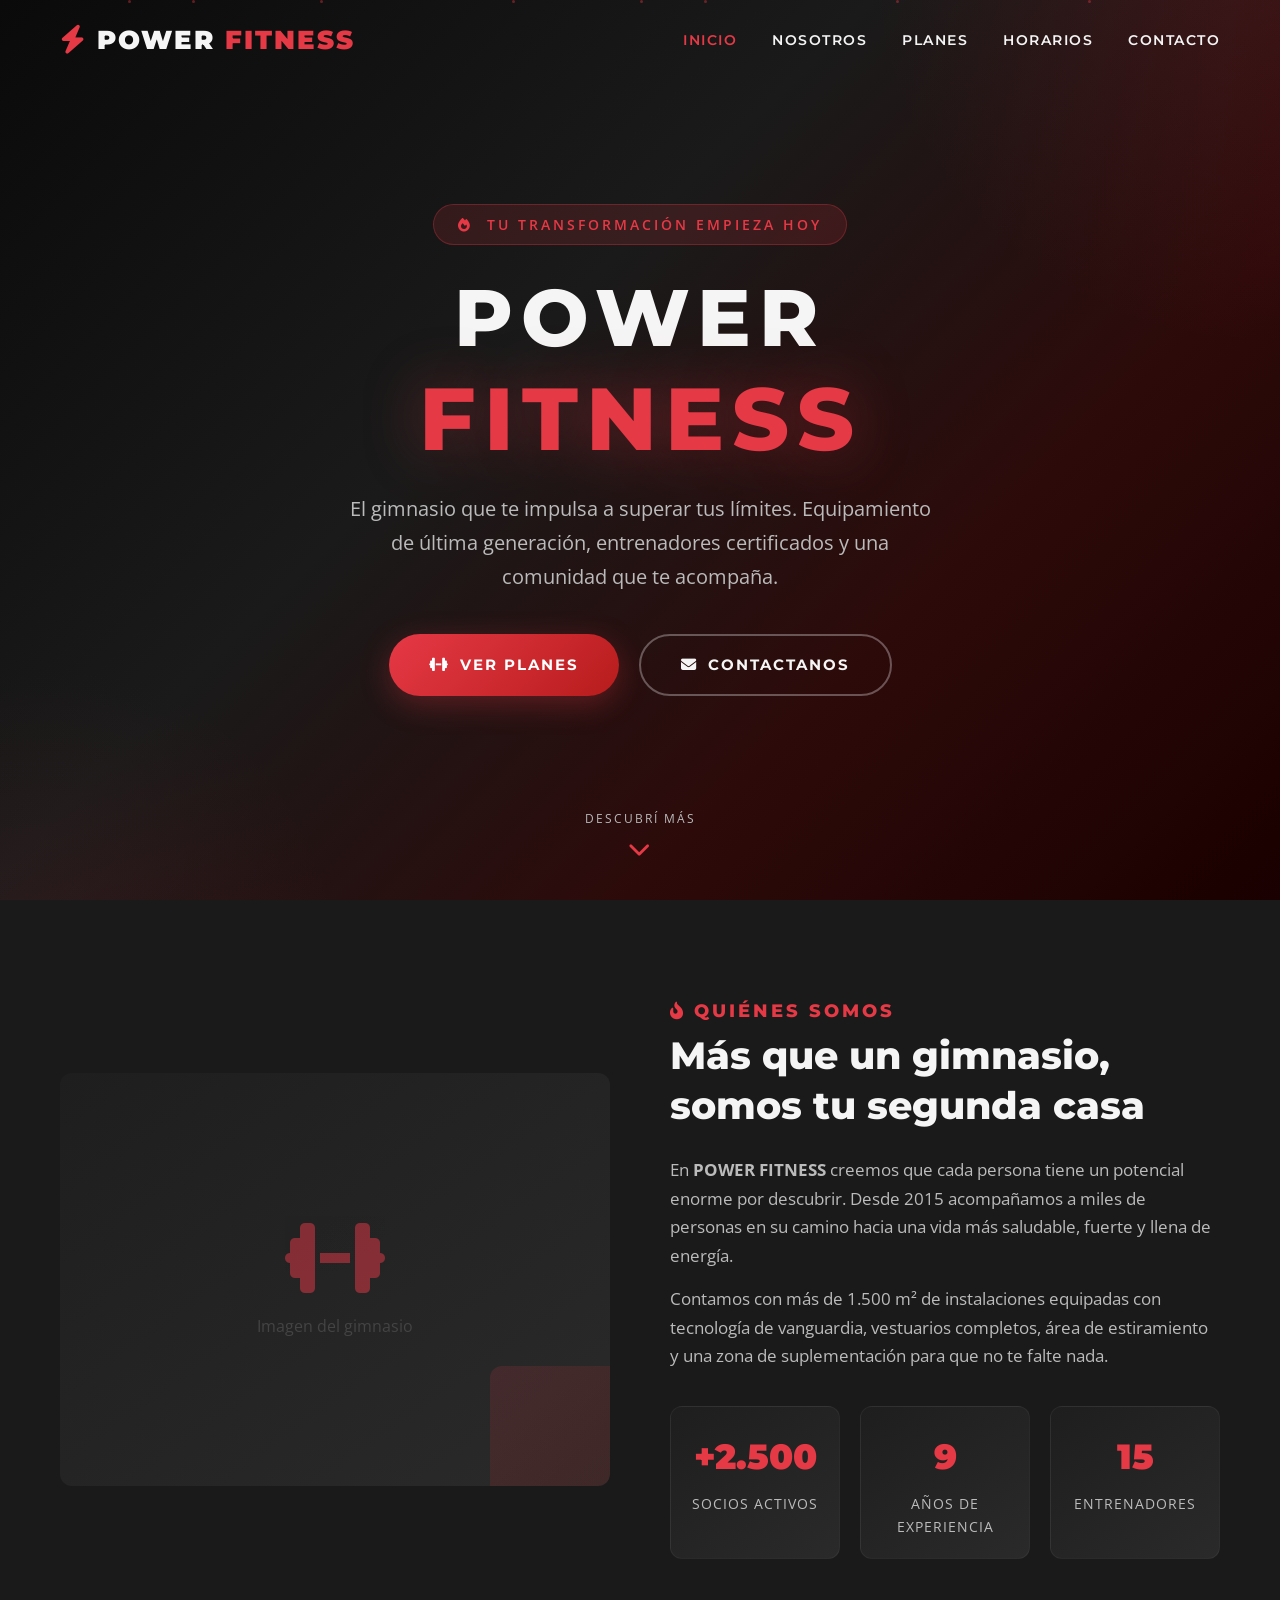
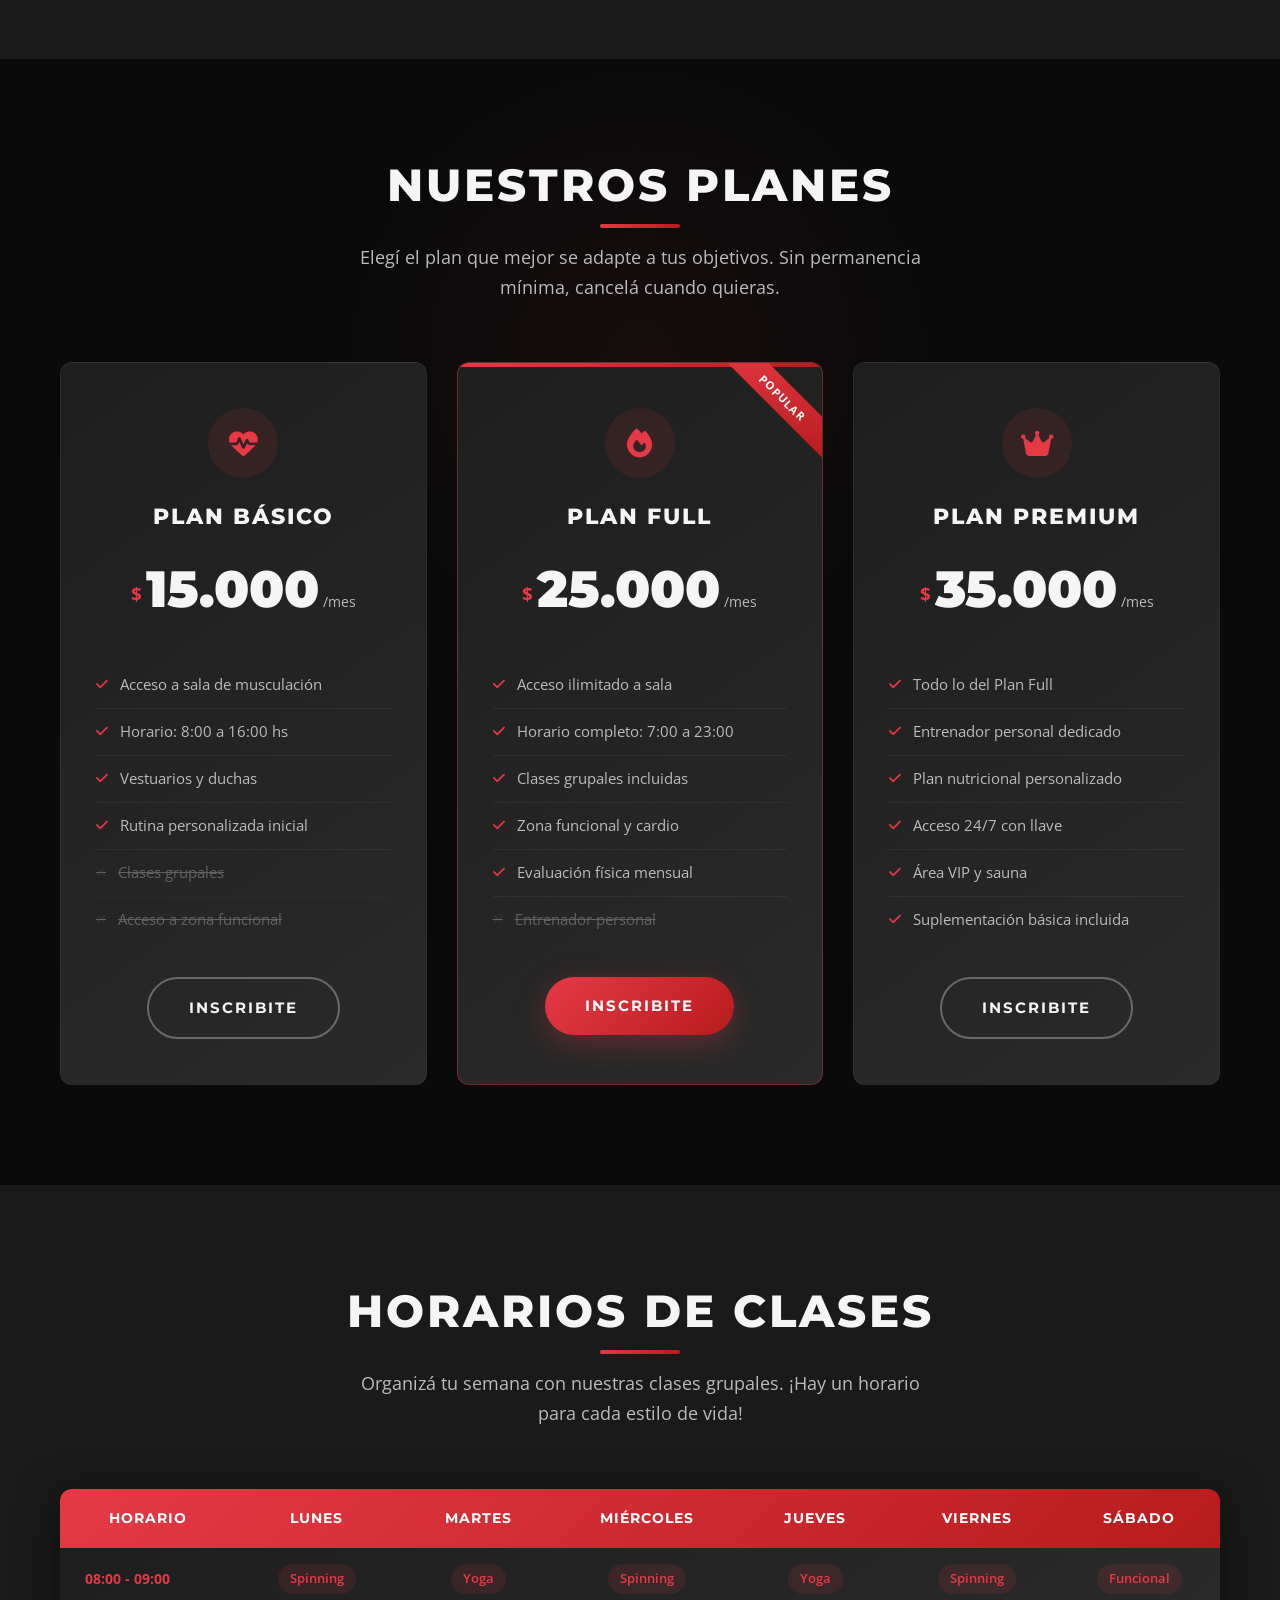
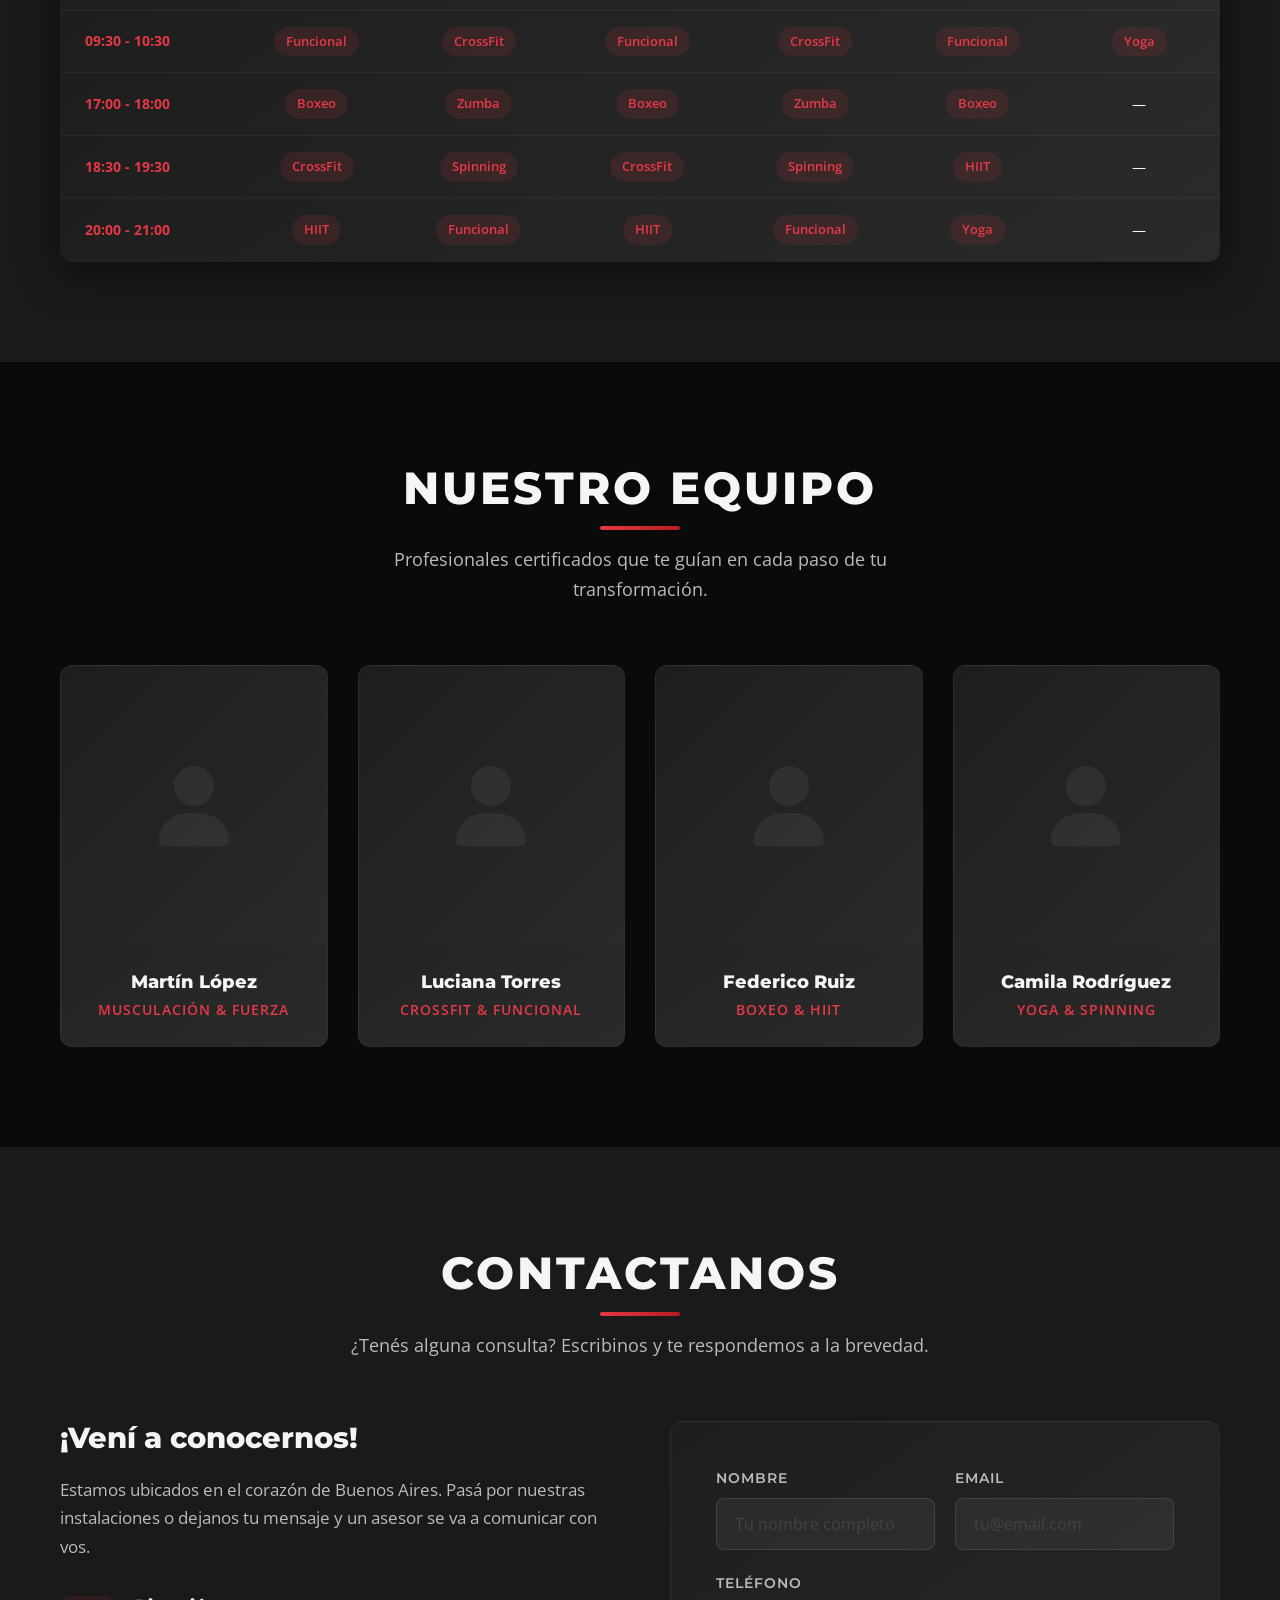
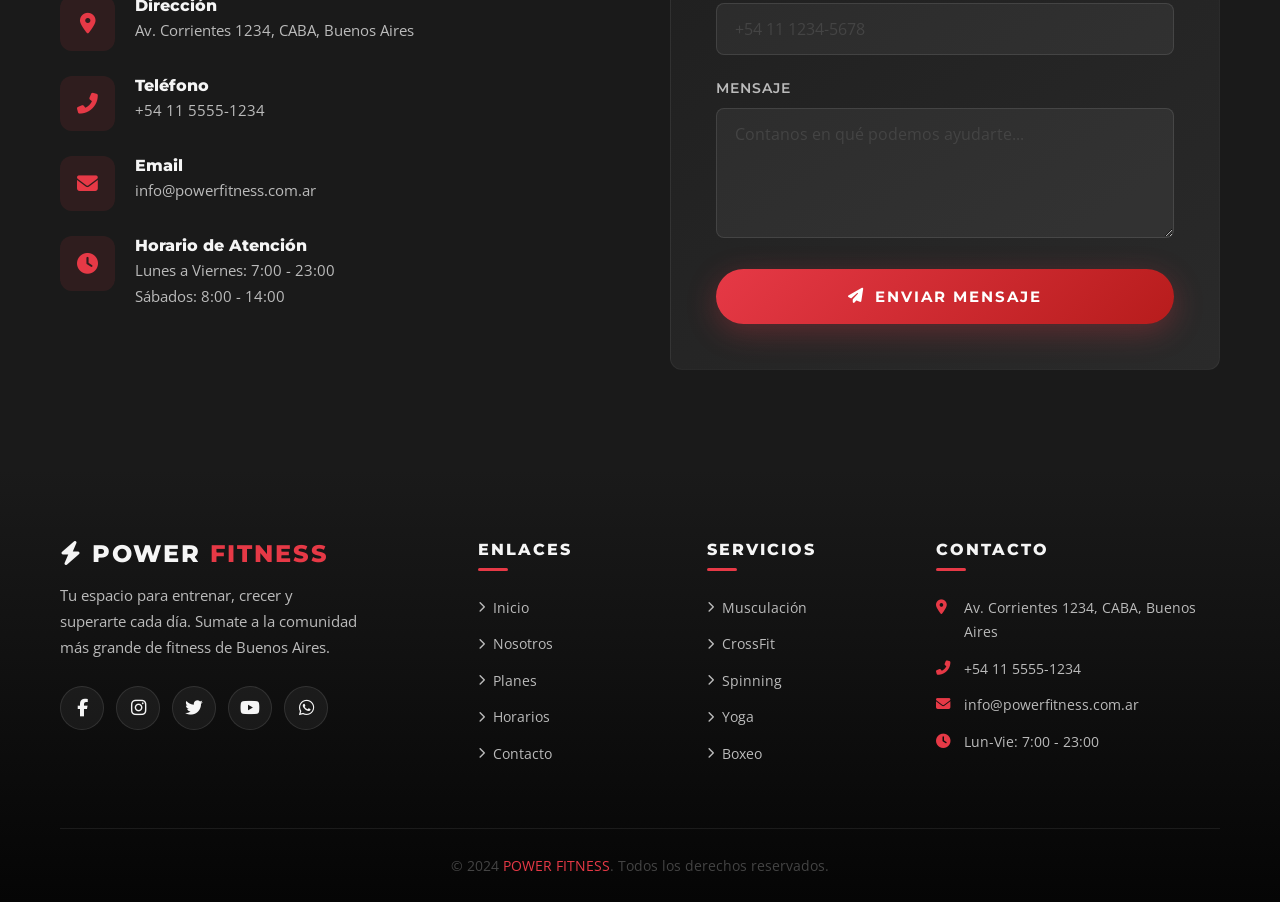
==== gimnasio/index.html @ 3591f4b6 "feat: Coleccion de 4 plantillas web completas (Gimnasio, Restaurante, Vivero y Ropa con Mercado Pago" ====
<!DOCTYPE html>
<html lang="es-AR">
<head>
  <meta charset="UTF-8">
  <meta name="viewport" content="width=device-width, initial-scale=1.0">
  <meta name="description" content="POWER FITNESS — Tu gimnasio en Buenos Aires. Entrenamiento personalizado, clases grupales y los mejores planes para transformar tu cuerpo.">
  <title>POWER FITNESS — Gimnasio &amp; Centro de Entrenamiento</title>

  <!-- Google Fonts -->
  <link rel="preconnect" href="https://fonts.googleapis.com">
  <link rel="preconnect" href="https://fonts.gstatic.com" crossorigin>
  <link href="https://fonts.googleapis.com/css2?family=Montserrat:wght@400;600;700;800;900&family=Open+Sans:wght@400;600;700&display=swap" rel="stylesheet">

  <!-- Font Awesome -->
  <link rel="stylesheet" href="https://cdnjs.cloudflare.com/ajax/libs/font-awesome/6.5.1/css/all.min.css">

  <!-- Estilos -->
  <link rel="stylesheet" href="css/styles.css">
</head>
<body>

  <!-- =============================================
       NAVBAR
       ============================================= -->
  <nav class="navbar" id="navbar">
    <div class="container">
      <a href="#inicio" class="navbar-logo">
        <i class="fas fa-bolt"></i>
        POWER <span>FITNESS</span>
      </a>
      <div class="hamburger" id="hamburger">
        <span></span>
        <span></span>
        <span></span>
      </div>
      <ul class="nav-menu" id="navMenu">
        <li><a href="#inicio">Inicio</a></li>
        <li><a href="#nosotros">Nosotros</a></li>
        <li><a href="#planes">Planes</a></li>
        <li><a href="#horarios">Horarios</a></li>
        <li><a href="#contacto">Contacto</a></li>
      </ul>
    </div>
  </nav>

  <!-- =============================================
       HERO
       ============================================= -->
  <section class="hero" id="inicio">
    <div class="hero-particles">
      <span></span><span></span><span></span><span></span>
      <span></span><span></span><span></span><span></span>
    </div>
    <div class="hero-content">
      <div class="hero-badge">
        <i class="fas fa-fire"></i> &nbsp;Tu transformación empieza hoy
      </div>
      <h1>
        POWER
        <span>FITNESS</span>
      </h1>
      <p class="hero-sub">
        El gimnasio que te impulsa a superar tus límites. Equipamiento de última generación, entrenadores certificados y una comunidad que te acompaña.
      </p>
      <div class="hero-buttons">
        <a href="#planes" class="btn btn-primary">
          <i class="fas fa-dumbbell"></i> Ver Planes
        </a>
        <a href="#contacto" class="btn btn-outline">
          <i class="fas fa-envelope"></i> Contactanos
        </a>
      </div>
    </div>
    <div class="scroll-indicator">
      <a href="#nosotros">
        <span>Descubrí más</span>
        <i class="fas fa-chevron-down"></i>
      </a>
    </div>
  </section>

  <!-- =============================================
       NOSOTROS
       ============================================= -->
  <section class="seccion nosotros" id="nosotros">
    <div class="container">
      <div class="nosotros-grid">
        <div class="nosotros-img reveal">
          <div class="nosotros-img-placeholder">
            <i class="fas fa-dumbbell"></i>
            <span>Imagen del gimnasio</span>
          </div>
        </div>
        <div class="nosotros-texto reveal">
          <h3><i class="fas fa-fire-alt"></i> Quiénes Somos</h3>
          <h2>Más que un gimnasio, somos tu segunda casa</h2>
          <p>
            En <strong>POWER FITNESS</strong> creemos que cada persona tiene un potencial enorme por descubrir.
            Desde 2015 acompañamos a miles de personas en su camino hacia una vida más saludable, fuerte y llena de energía.
          </p>
          <p>
            Contamos con más de 1.500 m² de instalaciones equipadas con tecnología de vanguardia,
            vestuarios completos, área de estiramiento y una zona de suplementación para que no te falte nada.
          </p>
          <div class="nosotros-stats">
            <div class="stat-item">
              <div class="numero">+2.500</div>
              <div class="etiqueta">Socios Activos</div>
            </div>
            <div class="stat-item">
              <div class="numero">9</div>
              <div class="etiqueta">Años de Experiencia</div>
            </div>
            <div class="stat-item">
              <div class="numero">15</div>
              <div class="etiqueta">Entrenadores</div>
            </div>
          </div>
        </div>
      </div>
    </div>
  </section>

  <!-- =============================================
       PLANES
       ============================================= -->
  <section class="seccion planes" id="planes">
    <div class="container">
      <div class="seccion-titulo reveal">
        <h2>Nuestros Planes</h2>
        <p>Elegí el plan que mejor se adapte a tus objetivos. Sin permanencia mínima, cancelá cuando quieras.</p>
      </div>
      <div class="planes-grid">

        <!-- Plan Básico -->
        <div class="plan-card reveal">
          <div class="plan-icono">
            <i class="fas fa-heartbeat"></i>
          </div>
          <h3 class="plan-nombre">Plan Básico</h3>
          <div class="plan-precio">
            <span class="moneda">$</span>
            <span class="valor">15.000</span>
            <span class="periodo">/mes</span>
          </div>
          <ul class="plan-features">
            <li><i class="fas fa-check"></i> Acceso a sala de musculación</li>
            <li><i class="fas fa-check"></i> Horario: 8:00 a 16:00 hs</li>
            <li><i class="fas fa-check"></i> Vestuarios y duchas</li>
            <li><i class="fas fa-check"></i> Rutina personalizada inicial</li>
            <li class="no-incluido"><i class="fas fa-times"></i> Clases grupales</li>
            <li class="no-incluido"><i class="fas fa-times"></i> Acceso a zona funcional</li>
          </ul>
          <a href="#contacto" class="btn btn-outline">Inscribite</a>
        </div>

        <!-- Plan Full (destacado) -->
        <div class="plan-card destacado reveal">
          <div class="plan-badge">Popular</div>
          <div class="plan-icono">
            <i class="fas fa-fire"></i>
          </div>
          <h3 class="plan-nombre">Plan Full</h3>
          <div class="plan-precio">
            <span class="moneda">$</span>
            <span class="valor">25.000</span>
            <span class="periodo">/mes</span>
          </div>
          <ul class="plan-features">
            <li><i class="fas fa-check"></i> Acceso ilimitado a sala</li>
            <li><i class="fas fa-check"></i> Horario completo: 7:00 a 23:00</li>
            <li><i class="fas fa-check"></i> Clases grupales incluidas</li>
            <li><i class="fas fa-check"></i> Zona funcional y cardio</li>
            <li><i class="fas fa-check"></i> Evaluación física mensual</li>
            <li class="no-incluido"><i class="fas fa-times"></i> Entrenador personal</li>
          </ul>
          <a href="#contacto" class="btn btn-primary">Inscribite</a>
        </div>

        <!-- Plan Premium -->
        <div class="plan-card reveal">
          <div class="plan-icono">
            <i class="fas fa-crown"></i>
          </div>
          <h3 class="plan-nombre">Plan Premium</h3>
          <div class="plan-precio">
            <span class="moneda">$</span>
            <span class="valor">35.000</span>
            <span class="periodo">/mes</span>
          </div>
          <ul class="plan-features">
            <li><i class="fas fa-check"></i> Todo lo del Plan Full</li>
            <li><i class="fas fa-check"></i> Entrenador personal dedicado</li>
            <li><i class="fas fa-check"></i> Plan nutricional personalizado</li>
            <li><i class="fas fa-check"></i> Acceso 24/7 con llave</li>
            <li><i class="fas fa-check"></i> Área VIP y sauna</li>
            <li><i class="fas fa-check"></i> Suplementación básica incluida</li>
          </ul>
          <a href="#contacto" class="btn btn-outline">Inscribite</a>
        </div>

      </div>
    </div>
  </section>

  <!-- =============================================
       HORARIOS
       ============================================= -->
  <section class="seccion horarios" id="horarios">
    <div class="container">
      <div class="seccion-titulo reveal">
        <h2>Horarios de Clases</h2>
        <p>Organizá tu semana con nuestras clases grupales. ¡Hay un horario para cada estilo de vida!</p>
      </div>
      <div class="horarios-tabla-wrapper reveal">
        <table class="horarios-tabla">
          <thead>
            <tr>
              <th>Horario</th>
              <th>Lunes</th>
              <th>Martes</th>
              <th>Miércoles</th>
              <th>Jueves</th>
              <th>Viernes</th>
              <th>Sábado</th>
            </tr>
          </thead>
          <tbody>
            <tr>
              <td>08:00 - 09:00</td>
              <td><span class="clase-tag">Spinning</span></td>
              <td><span class="clase-tag">Yoga</span></td>
              <td><span class="clase-tag">Spinning</span></td>
              <td><span class="clase-tag">Yoga</span></td>
              <td><span class="clase-tag">Spinning</span></td>
              <td><span class="clase-tag">Funcional</span></td>
            </tr>
            <tr>
              <td>09:30 - 10:30</td>
              <td><span class="clase-tag">Funcional</span></td>
              <td><span class="clase-tag">CrossFit</span></td>
              <td><span class="clase-tag">Funcional</span></td>
              <td><span class="clase-tag">CrossFit</span></td>
              <td><span class="clase-tag">Funcional</span></td>
              <td><span class="clase-tag">Yoga</span></td>
            </tr>
            <tr>
              <td>17:00 - 18:00</td>
              <td><span class="clase-tag">Boxeo</span></td>
              <td><span class="clase-tag">Zumba</span></td>
              <td><span class="clase-tag">Boxeo</span></td>
              <td><span class="clase-tag">Zumba</span></td>
              <td><span class="clase-tag">Boxeo</span></td>
              <td>—</td>
            </tr>
            <tr>
              <td>18:30 - 19:30</td>
              <td><span class="clase-tag">CrossFit</span></td>
              <td><span class="clase-tag">Spinning</span></td>
              <td><span class="clase-tag">CrossFit</span></td>
              <td><span class="clase-tag">Spinning</span></td>
              <td><span class="clase-tag">HIIT</span></td>
              <td>—</td>
            </tr>
            <tr>
              <td>20:00 - 21:00</td>
              <td><span class="clase-tag">HIIT</span></td>
              <td><span class="clase-tag">Funcional</span></td>
              <td><span class="clase-tag">HIIT</span></td>
              <td><span class="clase-tag">Funcional</span></td>
              <td><span class="clase-tag">Yoga</span></td>
              <td>—</td>
            </tr>
          </tbody>
        </table>
      </div>
    </div>
  </section>

  <!-- =============================================
       ENTRENADORES
       ============================================= -->
  <section class="seccion entrenadores" id="entrenadores">
    <div class="container">
      <div class="seccion-titulo reveal">
        <h2>Nuestro Equipo</h2>
        <p>Profesionales certificados que te guían en cada paso de tu transformación.</p>
      </div>
      <div class="entrenadores-grid">

        <div class="entrenador-card reveal">
          <div class="entrenador-img">
            <i class="fas fa-user"></i>
            <div class="entrenador-overlay">
              <a href="#"><i class="fab fa-instagram"></i></a>
              <a href="#"><i class="fab fa-linkedin-in"></i></a>
            </div>
          </div>
          <div class="entrenador-info">
            <h3>Martín López</h3>
            <p>Musculación &amp; Fuerza</p>
          </div>
        </div>

        <div class="entrenador-card reveal">
          <div class="entrenador-img">
            <i class="fas fa-user"></i>
            <div class="entrenador-overlay">
              <a href="#"><i class="fab fa-instagram"></i></a>
              <a href="#"><i class="fab fa-linkedin-in"></i></a>
            </div>
          </div>
          <div class="entrenador-info">
            <h3>Luciana Torres</h3>
            <p>CrossFit &amp; Funcional</p>
          </div>
        </div>

        <div class="entrenador-card reveal">
          <div class="entrenador-img">
            <i class="fas fa-user"></i>
            <div class="entrenador-overlay">
              <a href="#"><i class="fab fa-instagram"></i></a>
              <a href="#"><i class="fab fa-linkedin-in"></i></a>
            </div>
          </div>
          <div class="entrenador-info">
            <h3>Federico Ruiz</h3>
            <p>Boxeo &amp; HIIT</p>
          </div>
        </div>

        <div class="entrenador-card reveal">
          <div class="entrenador-img">
            <i class="fas fa-user"></i>
            <div class="entrenador-overlay">
              <a href="#"><i class="fab fa-instagram"></i></a>
              <a href="#"><i class="fab fa-linkedin-in"></i></a>
            </div>
          </div>
          <div class="entrenador-info">
            <h3>Camila Rodríguez</h3>
            <p>Yoga &amp; Spinning</p>
          </div>
        </div>

      </div>
    </div>
  </section>

  <!-- =============================================
       CONTACTO
       ============================================= -->
  <section class="seccion contacto" id="contacto">
    <div class="container">
      <div class="seccion-titulo reveal">
        <h2>Contactanos</h2>
        <p>¿Tenés alguna consulta? Escribinos y te respondemos a la brevedad.</p>
      </div>
      <div class="contacto-grid">

        <div class="contacto-info reveal">
          <h3>¡Vení a conocernos!</h3>
          <p>Estamos ubicados en el corazón de Buenos Aires. Pasá por nuestras instalaciones o dejanos tu mensaje y un asesor se va a comunicar con vos.</p>
          <div class="contacto-items">
            <div class="contacto-item">
              <div class="contacto-item-icono">
                <i class="fas fa-map-marker-alt"></i>
              </div>
              <div class="contacto-item-texto">
                <h4>Dirección</h4>
                <p>Av. Corrientes 1234, CABA, Buenos Aires</p>
              </div>
            </div>
            <div class="contacto-item">
              <div class="contacto-item-icono">
                <i class="fas fa-phone-alt"></i>
              </div>
              <div class="contacto-item-texto">
                <h4>Teléfono</h4>
                <p>+54 11 5555-1234</p>
              </div>
            </div>
            <div class="contacto-item">
              <div class="contacto-item-icono">
                <i class="fas fa-envelope"></i>
              </div>
              <div class="contacto-item-texto">
                <h4>Email</h4>
                <p>info@powerfitness.com.ar</p>
              </div>
            </div>
            <div class="contacto-item">
              <div class="contacto-item-icono">
                <i class="fas fa-clock"></i>
              </div>
              <div class="contacto-item-texto">
                <h4>Horario de Atención</h4>
                <p>Lunes a Viernes: 7:00 - 23:00<br>Sábados: 8:00 - 14:00</p>
              </div>
            </div>
          </div>
        </div>

        <form class="contacto-form reveal" onsubmit="event.preventDefault(); alert('¡Gracias por tu mensaje! Te contactaremos pronto.'); this.reset();">
          <div class="form-row">
            <div class="form-grupo">
              <label for="nombre">Nombre</label>
              <input type="text" id="nombre" name="nombre" placeholder="Tu nombre completo" required>
            </div>
            <div class="form-grupo">
              <label for="email">Email</label>
              <input type="email" id="email" name="email" placeholder="tu@email.com" required>
            </div>
          </div>
          <div class="form-grupo">
            <label for="telefono">Teléfono</label>
            <input type="tel" id="telefono" name="telefono" placeholder="+54 11 1234-5678">
          </div>
          <div class="form-grupo">
            <label for="mensaje">Mensaje</label>
            <textarea id="mensaje" name="mensaje" placeholder="Contanos en qué podemos ayudarte..." required></textarea>
          </div>
          <button type="submit" class="btn btn-primary">
            <i class="fas fa-paper-plane"></i> Enviar Mensaje
          </button>
        </form>

      </div>
    </div>
  </section>

  <!-- =============================================
       FOOTER
       ============================================= -->
  <footer class="footer">
    <div class="container">
      <div class="footer-grid">

        <div class="footer-brand">
          <h3><i class="fas fa-bolt"></i> POWER <span>FITNESS</span></h3>
          <p>Tu espacio para entrenar, crecer y superarte cada día. Sumate a la comunidad más grande de fitness de Buenos Aires.</p>
          <div class="footer-social">
            <a href="#" aria-label="Facebook"><i class="fab fa-facebook-f"></i></a>
            <a href="#" aria-label="Instagram"><i class="fab fa-instagram"></i></a>
            <a href="#" aria-label="Twitter"><i class="fab fa-twitter"></i></a>
            <a href="#" aria-label="YouTube"><i class="fab fa-youtube"></i></a>
            <a href="#" aria-label="WhatsApp"><i class="fab fa-whatsapp"></i></a>
          </div>
        </div>

        <div class="footer-col">
          <h4>Enlaces</h4>
          <ul>
            <li><a href="#inicio"><i class="fas fa-chevron-right"></i> Inicio</a></li>
            <li><a href="#nosotros"><i class="fas fa-chevron-right"></i> Nosotros</a></li>
            <li><a href="#planes"><i class="fas fa-chevron-right"></i> Planes</a></li>
            <li><a href="#horarios"><i class="fas fa-chevron-right"></i> Horarios</a></li>
            <li><a href="#contacto"><i class="fas fa-chevron-right"></i> Contacto</a></li>
          </ul>
        </div>

        <div class="footer-col">
          <h4>Servicios</h4>
          <ul>
            <li><a href="#"><i class="fas fa-chevron-right"></i> Musculación</a></li>
            <li><a href="#"><i class="fas fa-chevron-right"></i> CrossFit</a></li>
            <li><a href="#"><i class="fas fa-chevron-right"></i> Spinning</a></li>
            <li><a href="#"><i class="fas fa-chevron-right"></i> Yoga</a></li>
            <li><a href="#"><i class="fas fa-chevron-right"></i> Boxeo</a></li>
          </ul>
        </div>

        <div class="footer-col">
          <h4>Contacto</h4>
          <ul class="footer-contacto">
            <li><i class="fas fa-map-marker-alt"></i> Av. Corrientes 1234, CABA, Buenos Aires</li>
            <li><i class="fas fa-phone-alt"></i> +54 11 5555-1234</li>
            <li><i class="fas fa-envelope"></i> info@powerfitness.com.ar</li>
            <li><i class="fas fa-clock"></i> Lun-Vie: 7:00 - 23:00</li>
          </ul>
        </div>

      </div>
      <div class="footer-bottom">
        <p>&copy; 2024 <span>POWER FITNESS</span>. Todos los derechos reservados.</p>
      </div>
    </div>
  </footer>

  <!-- Scroll to Top -->
  <button class="scroll-top" id="scrollTop" aria-label="Volver arriba">
    <i class="fas fa-arrow-up"></i>
  </button>

  <!-- =============================================
       JAVASCRIPT
       ============================================= -->
  <script>
    // --- Navbar scroll effect ---
    const navbar = document.getElementById('navbar');
    window.addEventListener('scroll', () => {
      navbar.classList.toggle('scrolled', window.scrollY > 80);
    });

    // --- Hamburger Menu ---
    const hamburger = document.getElementById('hamburger');
    const navMenu = document.getElementById('navMenu');

    hamburger.addEventListener('click', () => {
      hamburger.classList.toggle('active');
      navMenu.classList.toggle('active');
    });

    // Cerrar menú al hacer click en un enlace
    document.querySelectorAll('.nav-menu a').forEach(link => {
      link.addEventListener('click', () => {
        hamburger.classList.remove('active');
        navMenu.classList.remove('active');
      });
    });

    // --- Scroll to Top ---
    const scrollTopBtn = document.getElementById('scrollTop');
    window.addEventListener('scroll', () => {
      scrollTopBtn.classList.toggle('visible', window.scrollY > 500);
    });

    scrollTopBtn.addEventListener('click', () => {
      window.scrollTo({ top: 0, behavior: 'smooth' });
    });

    // --- Scroll Reveal ---
    const revealElements = document.querySelectorAll('.reveal');
    const revealObserver = new IntersectionObserver((entries) => {
      entries.forEach(entry => {
        if (entry.isIntersecting) {
          entry.target.classList.add('visible');
          revealObserver.unobserve(entry.target);
        }
      });
    }, { threshold: 0.15, rootMargin: '0px 0px -50px 0px' });

    revealElements.forEach(el => revealObserver.observe(el));

    // --- Active nav link highlight ---
    const sections = document.querySelectorAll('section[id]');
    window.addEventListener('scroll', () => {
      const scrollY = window.scrollY + 100;
      sections.forEach(section => {
        const sectionTop = section.offsetTop;
        const sectionHeight = section.offsetHeight;
        const sectionId = section.getAttribute('id');
        const navLink = document.querySelector(`.nav-menu a[href="#${sectionId}"]`);
        if (navLink) {
          if (scrollY >= sectionTop && scrollY < sectionTop + sectionHeight) {
            navLink.style.color = '#e63946';
          } else {
            navLink.style.color = '';
          }
        }
      });
    });
  </script>

</body>
</html>
---- gimnasio/css/styles.css ----
/* =============================================
   POWER FITNESS - Estilos Principales
   ============================================= */

/* --- Reset & Variables --- */
:root {
  --rojo: #e63946;
  --rojo-oscuro: #b71c1c;
  --negro: #0a0a0a;
  --negro-suave: #1a1a1a;
  --gris-oscuro: #2d2d2d;
  --gris: #444;
  --gris-claro: #bbb;
  --blanco: #f5f5f5;
  --dorado: #ffd700;
  --gradient-hero: linear-gradient(135deg, #0a0a0a 0%, #1a1a1a 40%, #2d0a0a 70%, #1a0000 100%);
  --gradient-card: linear-gradient(145deg, #1e1e1e, #2a2a2a);
  --gradient-btn: linear-gradient(135deg, #e63946, #b71c1c);
  --sombra: 0 10px 40px rgba(0, 0, 0, 0.5);
  --sombra-roja: 0 8px 30px rgba(230, 57, 70, 0.3);
  --radio: 12px;
  --transicion: all 0.35s cubic-bezier(0.25, 0.46, 0.45, 0.94);
}

*,
*::before,
*::after {
  margin: 0;
  padding: 0;
  box-sizing: border-box;
}

html {
  scroll-behavior: smooth;
  font-size: 16px;
}

body {
  font-family: 'Open Sans', sans-serif;
  background-color: var(--negro);
  color: var(--blanco);
  line-height: 1.7;
  overflow-x: hidden;
}

h1, h2, h3, h4, h5, h6 {
  font-family: 'Montserrat', sans-serif;
  font-weight: 800;
  line-height: 1.2;
}

a {
  text-decoration: none;
  color: inherit;
}

ul {
  list-style: none;
}

img {
  max-width: 100%;
  display: block;
}

.container {
  max-width: 1200px;
  margin: 0 auto;
  padding: 0 20px;
}

/* --- Sección Genérica --- */
.seccion {
  padding: 100px 0;
}

.seccion-titulo {
  text-align: center;
  margin-bottom: 60px;
}

.seccion-titulo h2 {
  font-size: 2.8rem;
  text-transform: uppercase;
  letter-spacing: 3px;
  position: relative;
  display: inline-block;
  padding-bottom: 15px;
}

.seccion-titulo h2::after {
  content: '';
  position: absolute;
  bottom: 0;
  left: 50%;
  transform: translateX(-50%);
  width: 80px;
  height: 4px;
  background: var(--gradient-btn);
  border-radius: 2px;
}

.seccion-titulo p {
  color: var(--gris-claro);
  margin-top: 15px;
  font-size: 1.1rem;
  max-width: 600px;
  margin-left: auto;
  margin-right: auto;
}

/* =============================================
   NAVBAR
   ============================================= */
.navbar {
  position: fixed;
  top: 0;
  left: 0;
  width: 100%;
  z-index: 1000;
  padding: 18px 0;
  transition: var(--transicion);
  background: transparent;
}

.navbar.scrolled {
  background: rgba(10, 10, 10, 0.95);
  backdrop-filter: blur(12px);
  padding: 12px 0;
  box-shadow: 0 2px 20px rgba(0, 0, 0, 0.5);
}

.navbar .container {
  display: flex;
  justify-content: space-between;
  align-items: center;
}

.navbar-logo {
  display: flex;
  align-items: center;
  gap: 10px;
  font-family: 'Montserrat', sans-serif;
  font-weight: 900;
  font-size: 1.6rem;
  text-transform: uppercase;
  letter-spacing: 2px;
}

.navbar-logo i {
  color: var(--rojo);
  font-size: 1.8rem;
}

.navbar-logo span {
  color: var(--rojo);
}

.nav-menu {
  display: flex;
  gap: 35px;
  align-items: center;
}

.nav-menu a {
  font-family: 'Montserrat', sans-serif;
  font-weight: 600;
  font-size: 0.9rem;
  text-transform: uppercase;
  letter-spacing: 1.5px;
  position: relative;
  padding: 5px 0;
  transition: var(--transicion);
}

.nav-menu a::after {
  content: '';
  position: absolute;
  bottom: -2px;
  left: 0;
  width: 0;
  height: 2px;
  background: var(--rojo);
  transition: var(--transicion);
}

.nav-menu a:hover {
  color: var(--rojo);
}

.nav-menu a:hover::after {
  width: 100%;
}

/* Hamburger */
.hamburger {
  display: none;
  flex-direction: column;
  gap: 5px;
  cursor: pointer;
  z-index: 1001;
  padding: 5px;
}

.hamburger span {
  display: block;
  width: 28px;
  height: 3px;
  background: var(--blanco);
  border-radius: 3px;
  transition: var(--transicion);
}

.hamburger.active span:nth-child(1) {
  transform: rotate(45deg) translate(5px, 6px);
}

.hamburger.active span:nth-child(2) {
  opacity: 0;
}

.hamburger.active span:nth-child(3) {
  transform: rotate(-45deg) translate(5px, -6px);
}

/* =============================================
   HERO
   ============================================= */
.hero {
  min-height: 100vh;
  display: flex;
  align-items: center;
  justify-content: center;
  background: var(--gradient-hero);
  position: relative;
  overflow: hidden;
  text-align: center;
}

.hero::before {
  content: '';
  position: absolute;
  top: -50%;
  right: -30%;
  width: 800px;
  height: 800px;
  background: radial-gradient(circle, rgba(230, 57, 70, 0.12) 0%, transparent 70%);
  border-radius: 50%;
  animation: pulseGlow 6s ease-in-out infinite;
}

.hero::after {
  content: '';
  position: absolute;
  bottom: -40%;
  left: -20%;
  width: 600px;
  height: 600px;
  background: radial-gradient(circle, rgba(230, 57, 70, 0.08) 0%, transparent 70%);
  border-radius: 50%;
  animation: pulseGlow 8s ease-in-out infinite reverse;
}

@keyframes pulseGlow {
  0%, 100% { transform: scale(1); opacity: 0.6; }
  50% { transform: scale(1.15); opacity: 1; }
}

/* Partículas decorativas */
.hero-particles {
  position: absolute;
  inset: 0;
  overflow: hidden;
  pointer-events: none;
}

.hero-particles span {
  position: absolute;
  width: 3px;
  height: 3px;
  background: rgba(230, 57, 70, 0.4);
  border-radius: 50%;
  animation: floatUp linear infinite;
}

.hero-particles span:nth-child(1) { left: 10%; animation-duration: 8s; animation-delay: 0s; }
.hero-particles span:nth-child(2) { left: 25%; animation-duration: 10s; animation-delay: 2s; }
.hero-particles span:nth-child(3) { left: 40%; animation-duration: 7s; animation-delay: 1s; }
.hero-particles span:nth-child(4) { left: 55%; animation-duration: 9s; animation-delay: 3s; }
.hero-particles span:nth-child(5) { left: 70%; animation-duration: 11s; animation-delay: 0.5s; }
.hero-particles span:nth-child(6) { left: 85%; animation-duration: 8s; animation-delay: 4s; }
.hero-particles span:nth-child(7) { left: 50%; animation-duration: 12s; animation-delay: 1.5s; }
.hero-particles span:nth-child(8) { left: 15%; animation-duration: 9s; animation-delay: 2.5s; }

@keyframes floatUp {
  0% { bottom: -10%; opacity: 0; transform: translateX(0); }
  20% { opacity: 1; }
  80% { opacity: 1; }
  100% { bottom: 110%; opacity: 0; transform: translateX(40px); }
}

.hero-content {
  position: relative;
  z-index: 2;
  padding: 0 20px;
}

.hero-badge {
  display: inline-block;
  background: rgba(230, 57, 70, 0.15);
  border: 1px solid rgba(230, 57, 70, 0.3);
  color: var(--rojo);
  padding: 8px 24px;
  border-radius: 50px;
  font-size: 0.85rem;
  font-weight: 600;
  text-transform: uppercase;
  letter-spacing: 3px;
  margin-bottom: 25px;
  animation: fadeInDown 1s ease forwards;
}

.hero h1 {
  font-size: 5rem;
  text-transform: uppercase;
  letter-spacing: 8px;
  margin-bottom: 10px;
  animation: fadeInDown 1s 0.2s ease forwards;
  opacity: 0;
}

.hero h1 span {
  display: block;
  color: var(--rojo);
  font-size: 5.5rem;
  text-shadow: 0 0 60px rgba(230, 57, 70, 0.4);
}

.hero-sub {
  font-size: 1.25rem;
  color: var(--gris-claro);
  max-width: 600px;
  margin: 20px auto 40px;
  animation: fadeInUp 1s 0.4s ease forwards;
  opacity: 0;
}

.hero-buttons {
  display: flex;
  gap: 20px;
  justify-content: center;
  flex-wrap: wrap;
  animation: fadeInUp 1s 0.6s ease forwards;
  opacity: 0;
}

@keyframes fadeInDown {
  from { opacity: 0; transform: translateY(-30px); }
  to { opacity: 1; transform: translateY(0); }
}

@keyframes fadeInUp {
  from { opacity: 0; transform: translateY(30px); }
  to { opacity: 1; transform: translateY(0); }
}

/* Botones */
.btn {
  display: inline-flex;
  align-items: center;
  gap: 10px;
  padding: 16px 40px;
  border-radius: 50px;
  font-family: 'Montserrat', sans-serif;
  font-weight: 700;
  font-size: 0.95rem;
  text-transform: uppercase;
  letter-spacing: 2px;
  cursor: pointer;
  border: none;
  transition: var(--transicion);
  position: relative;
  overflow: hidden;
}

.btn::before {
  content: '';
  position: absolute;
  inset: 0;
  background: rgba(255, 255, 255, 0.1);
  transform: translateX(-100%);
  transition: var(--transicion);
}

.btn:hover::before {
  transform: translateX(0);
}

.btn-primary {
  background: var(--gradient-btn);
  color: #fff;
  box-shadow: var(--sombra-roja);
}

.btn-primary:hover {
  transform: translateY(-3px);
  box-shadow: 0 12px 40px rgba(230, 57, 70, 0.5);
}

.btn-outline {
  background: transparent;
  color: var(--blanco);
  border: 2px solid rgba(255, 255, 255, 0.3);
}

.btn-outline:hover {
  border-color: var(--rojo);
  color: var(--rojo);
  transform: translateY(-3px);
}

/* Scroll indicator */
.scroll-indicator {
  position: absolute;
  bottom: 40px;
  left: 50%;
  transform: translateX(-50%);
  z-index: 2;
  animation: bounce 2s infinite;
}

.scroll-indicator a {
  display: flex;
  flex-direction: column;
  align-items: center;
  gap: 8px;
  color: var(--gris-claro);
  font-size: 0.75rem;
  text-transform: uppercase;
  letter-spacing: 2px;
}

.scroll-indicator i {
  font-size: 1.4rem;
  color: var(--rojo);
}

@keyframes bounce {
  0%, 20%, 50%, 80%, 100% { transform: translateX(-50%) translateY(0); }
  40% { transform: translateX(-50%) translateY(-10px); }
  60% { transform: translateX(-50%) translateY(-5px); }
}

/* =============================================
   NOSOTROS
   ============================================= */
.nosotros {
  background: var(--negro-suave);
}

.nosotros-grid {
  display: grid;
  grid-template-columns: 1fr 1fr;
  gap: 60px;
  align-items: center;
}

.nosotros-img {
  position: relative;
  border-radius: var(--radio);
  overflow: hidden;
  aspect-ratio: 4/3;
  background: var(--gradient-card);
  display: flex;
  align-items: center;
  justify-content: center;
}

.nosotros-img-placeholder {
  display: flex;
  flex-direction: column;
  align-items: center;
  gap: 15px;
  color: var(--gris);
}

.nosotros-img-placeholder i {
  font-size: 5rem;
  color: var(--rojo);
  opacity: 0.5;
}

.nosotros-img::after {
  content: '';
  position: absolute;
  bottom: 0;
  right: 0;
  width: 120px;
  height: 120px;
  background: var(--gradient-btn);
  border-radius: var(--radio) 0 var(--radio) 0;
  opacity: 0.15;
}

.nosotros-texto h3 {
  font-size: 1.1rem;
  color: var(--rojo);
  text-transform: uppercase;
  letter-spacing: 3px;
  margin-bottom: 10px;
}

.nosotros-texto h2 {
  font-size: 2.4rem;
  margin-bottom: 25px;
  line-height: 1.3;
}

.nosotros-texto p {
  color: var(--gris-claro);
  margin-bottom: 15px;
  font-size: 1.05rem;
}

.nosotros-stats {
  display: grid;
  grid-template-columns: repeat(3, 1fr);
  gap: 20px;
  margin-top: 35px;
}

.stat-item {
  text-align: center;
  padding: 20px;
  background: var(--gradient-card);
  border-radius: var(--radio);
  border: 1px solid rgba(255, 255, 255, 0.05);
  transition: var(--transicion);
}

.stat-item:hover {
  transform: translateY(-5px);
  border-color: rgba(230, 57, 70, 0.3);
}

.stat-item .numero {
  font-family: 'Montserrat', sans-serif;
  font-size: 2.2rem;
  font-weight: 900;
  color: var(--rojo);
}

.stat-item .etiqueta {
  font-size: 0.85rem;
  color: var(--gris-claro);
  text-transform: uppercase;
  letter-spacing: 1px;
  margin-top: 5px;
}

/* =============================================
   PLANES
   ============================================= */
.planes {
  background: var(--negro);
  position: relative;
}

.planes::before {
  content: '';
  position: absolute;
  top: 0;
  left: 50%;
  transform: translateX(-50%);
  width: 600px;
  height: 600px;
  background: radial-gradient(circle, rgba(230, 57, 70, 0.06) 0%, transparent 70%);
  border-radius: 50%;
  pointer-events: none;
}

.planes-grid {
  display: grid;
  grid-template-columns: repeat(3, 1fr);
  gap: 30px;
  position: relative;
  z-index: 1;
}

.plan-card {
  background: var(--gradient-card);
  border-radius: var(--radio);
  padding: 45px 35px;
  text-align: center;
  border: 1px solid rgba(255, 255, 255, 0.05);
  transition: var(--transicion);
  position: relative;
  overflow: hidden;
}

.plan-card::before {
  content: '';
  position: absolute;
  top: 0;
  left: 0;
  right: 0;
  height: 4px;
  background: var(--gradient-btn);
  opacity: 0;
  transition: var(--transicion);
}

.plan-card:hover {
  transform: translateY(-10px);
  border-color: rgba(230, 57, 70, 0.3);
  box-shadow: var(--sombra-roja);
}

.plan-card:hover::before {
  opacity: 1;
}

.plan-card.destacado {
  border-color: rgba(230, 57, 70, 0.4);
  transform: scale(1.05);
}

.plan-card.destacado::before {
  opacity: 1;
}

.plan-card.destacado:hover {
  transform: scale(1.05) translateY(-10px);
}

.plan-badge {
  position: absolute;
  top: 20px;
  right: -35px;
  background: var(--gradient-btn);
  color: #fff;
  padding: 5px 45px;
  font-size: 0.7rem;
  font-weight: 700;
  text-transform: uppercase;
  letter-spacing: 1px;
  transform: rotate(45deg);
}

.plan-icono {
  width: 70px;
  height: 70px;
  margin: 0 auto 25px;
  background: rgba(230, 57, 70, 0.1);
  border-radius: 50%;
  display: flex;
  align-items: center;
  justify-content: center;
  transition: var(--transicion);
}

.plan-card:hover .plan-icono {
  background: rgba(230, 57, 70, 0.2);
  transform: scale(1.1);
}

.plan-icono i {
  font-size: 1.8rem;
  color: var(--rojo);
}

.plan-nombre {
  font-size: 1.4rem;
  text-transform: uppercase;
  letter-spacing: 2px;
  margin-bottom: 15px;
}

.plan-precio {
  margin-bottom: 30px;
}

.plan-precio .moneda {
  font-size: 1.2rem;
  vertical-align: super;
  color: var(--rojo);
  font-weight: 700;
}

.plan-precio .valor {
  font-family: 'Montserrat', sans-serif;
  font-size: 3.2rem;
  font-weight: 900;
  color: var(--blanco);
}

.plan-precio .periodo {
  font-size: 0.9rem;
  color: var(--gris-claro);
}

.plan-features {
  margin-bottom: 35px;
  text-align: left;
}

.plan-features li {
  padding: 10px 0;
  border-bottom: 1px solid rgba(255, 255, 255, 0.05);
  display: flex;
  align-items: center;
  gap: 12px;
  font-size: 0.95rem;
  color: var(--gris-claro);
}

.plan-features li:last-child {
  border-bottom: none;
}

.plan-features li i {
  color: var(--rojo);
  font-size: 0.85rem;
  flex-shrink: 0;
}

.plan-features li.no-incluido {
  opacity: 0.4;
  text-decoration: line-through;
}

.plan-features li.no-incluido i {
  color: var(--gris);
}

/* =============================================
   HORARIOS
   ============================================= */
.horarios {
  background: var(--negro-suave);
}

.horarios-tabla-wrapper {
  overflow-x: auto;
  border-radius: var(--radio);
  box-shadow: var(--sombra);
}

.horarios-tabla {
  width: 100%;
  border-collapse: collapse;
  min-width: 700px;
}

.horarios-tabla thead {
  background: var(--gradient-btn);
}

.horarios-tabla th {
  padding: 18px 15px;
  font-family: 'Montserrat', sans-serif;
  font-weight: 700;
  text-transform: uppercase;
  letter-spacing: 1px;
  font-size: 0.85rem;
  color: #fff;
}

.horarios-tabla td {
  padding: 16px 15px;
  text-align: center;
  font-size: 0.9rem;
  border-bottom: 1px solid rgba(255, 255, 255, 0.05);
  transition: var(--transicion);
}

.horarios-tabla tbody tr {
  background: var(--gradient-card);
  transition: var(--transicion);
}

.horarios-tabla tbody tr:hover {
  background: rgba(230, 57, 70, 0.08);
}

.horarios-tabla tbody tr:hover td {
  color: var(--blanco);
}

.horarios-tabla td:first-child {
  font-weight: 700;
  color: var(--rojo);
  text-align: left;
  padding-left: 25px;
}

.clase-tag {
  display: inline-block;
  padding: 4px 12px;
  border-radius: 20px;
  font-size: 0.8rem;
  font-weight: 600;
  background: rgba(230, 57, 70, 0.12);
  color: var(--rojo);
}

/* =============================================
   ENTRENADORES
   ============================================= */
.entrenadores {
  background: var(--negro);
}

.entrenadores-grid {
  display: grid;
  grid-template-columns: repeat(4, 1fr);
  gap: 30px;
}

.entrenador-card {
  background: var(--gradient-card);
  border-radius: var(--radio);
  overflow: hidden;
  border: 1px solid rgba(255, 255, 255, 0.05);
  transition: var(--transicion);
  text-align: center;
}

.entrenador-card:hover {
  transform: translateY(-8px);
  border-color: rgba(230, 57, 70, 0.3);
  box-shadow: var(--sombra-roja);
}

.entrenador-img {
  height: 280px;
  background: linear-gradient(135deg, #1e1e1e, #2a2a2a);
  display: flex;
  align-items: center;
  justify-content: center;
  position: relative;
  overflow: hidden;
}

.entrenador-img i {
  font-size: 5rem;
  color: var(--gris);
  opacity: 0.4;
  transition: var(--transicion);
}

.entrenador-card:hover .entrenador-img i {
  color: var(--rojo);
  opacity: 0.6;
  transform: scale(1.1);
}

.entrenador-overlay {
  position: absolute;
  bottom: 0;
  left: 0;
  right: 0;
  padding: 20px;
  background: linear-gradient(transparent, rgba(0,0,0,0.8));
  display: flex;
  justify-content: center;
  gap: 15px;
  transform: translateY(100%);
  transition: var(--transicion);
}

.entrenador-card:hover .entrenador-overlay {
  transform: translateY(0);
}

.entrenador-overlay a {
  width: 40px;
  height: 40px;
  border-radius: 50%;
  background: rgba(230, 57, 70, 0.2);
  border: 1px solid rgba(230, 57, 70, 0.4);
  display: flex;
  align-items: center;
  justify-content: center;
  color: var(--rojo);
  transition: var(--transicion);
}

.entrenador-overlay a:hover {
  background: var(--rojo);
  color: #fff;
}

.entrenador-info {
  padding: 25px 20px;
}

.entrenador-info h3 {
  font-size: 1.15rem;
  margin-bottom: 5px;
}

.entrenador-info p {
  color: var(--rojo);
  font-size: 0.85rem;
  text-transform: uppercase;
  letter-spacing: 1px;
  font-weight: 600;
}

/* =============================================
   CONTACTO
   ============================================= */
.contacto {
  background: var(--negro-suave);
}

.contacto-grid {
  display: grid;
  grid-template-columns: 1fr 1fr;
  gap: 60px;
}

.contacto-info h3 {
  font-size: 1.8rem;
  margin-bottom: 20px;
}

.contacto-info > p {
  color: var(--gris-claro);
  margin-bottom: 35px;
  font-size: 1.05rem;
}

.contacto-items {
  display: flex;
  flex-direction: column;
  gap: 25px;
}

.contacto-item {
  display: flex;
  align-items: flex-start;
  gap: 20px;
}

.contacto-item-icono {
  width: 55px;
  height: 55px;
  min-width: 55px;
  background: rgba(230, 57, 70, 0.1);
  border-radius: var(--radio);
  display: flex;
  align-items: center;
  justify-content: center;
  transition: var(--transicion);
}

.contacto-item:hover .contacto-item-icono {
  background: var(--rojo);
}

.contacto-item-icono i {
  font-size: 1.3rem;
  color: var(--rojo);
  transition: var(--transicion);
}

.contacto-item:hover .contacto-item-icono i {
  color: #fff;
}

.contacto-item-texto h4 {
  font-size: 1rem;
  margin-bottom: 3px;
}

.contacto-item-texto p {
  color: var(--gris-claro);
  font-size: 0.95rem;
}

.contacto-form {
  background: var(--gradient-card);
  padding: 45px;
  border-radius: var(--radio);
  border: 1px solid rgba(255, 255, 255, 0.05);
}

.form-grupo {
  margin-bottom: 22px;
}

.form-grupo label {
  display: block;
  font-family: 'Montserrat', sans-serif;
  font-weight: 600;
  font-size: 0.85rem;
  text-transform: uppercase;
  letter-spacing: 1px;
  margin-bottom: 8px;
  color: var(--gris-claro);
}

.form-grupo input,
.form-grupo textarea {
  width: 100%;
  padding: 14px 18px;
  background: rgba(255, 255, 255, 0.05);
  border: 1px solid rgba(255, 255, 255, 0.1);
  border-radius: 8px;
  color: var(--blanco);
  font-family: 'Open Sans', sans-serif;
  font-size: 1rem;
  transition: var(--transicion);
  outline: none;
}

.form-grupo input:focus,
.form-grupo textarea:focus {
  border-color: var(--rojo);
  background: rgba(230, 57, 70, 0.05);
  box-shadow: 0 0 0 3px rgba(230, 57, 70, 0.1);
}

.form-grupo input::placeholder,
.form-grupo textarea::placeholder {
  color: var(--gris);
}

.form-grupo textarea {
  height: 130px;
  resize: vertical;
}

.form-row {
  display: grid;
  grid-template-columns: 1fr 1fr;
  gap: 20px;
}

.contacto-form .btn {
  width: 100%;
  justify-content: center;
  padding: 18px;
}

/* =============================================
   FOOTER
   ============================================= */
.footer {
  background: linear-gradient(to bottom, var(--negro-suave), #050505);
  padding: 70px 0 0;
}

.footer-grid {
  display: grid;
  grid-template-columns: 2fr 1fr 1fr 1.5fr;
  gap: 40px;
  padding-bottom: 50px;
  border-bottom: 1px solid rgba(255, 255, 255, 0.08);
}

.footer-brand h3 {
  font-size: 1.5rem;
  text-transform: uppercase;
  letter-spacing: 2px;
  margin-bottom: 15px;
}

.footer-brand h3 span {
  color: var(--rojo);
}

.footer-brand p {
  color: var(--gris-claro);
  font-size: 0.95rem;
  margin-bottom: 25px;
  max-width: 300px;
}

.footer-social {
  display: flex;
  gap: 12px;
}

.footer-social a {
  width: 44px;
  height: 44px;
  border-radius: 50%;
  background: rgba(255, 255, 255, 0.05);
  border: 1px solid rgba(255, 255, 255, 0.1);
  display: flex;
  align-items: center;
  justify-content: center;
  font-size: 1.1rem;
  transition: var(--transicion);
}

.footer-social a:hover {
  background: var(--rojo);
  border-color: var(--rojo);
  transform: translateY(-3px);
  box-shadow: 0 5px 15px rgba(230, 57, 70, 0.3);
}

.footer-col h4 {
  font-size: 1rem;
  text-transform: uppercase;
  letter-spacing: 2px;
  margin-bottom: 25px;
  position: relative;
  padding-bottom: 12px;
}

.footer-col h4::after {
  content: '';
  position: absolute;
  bottom: 0;
  left: 0;
  width: 30px;
  height: 3px;
  background: var(--rojo);
  border-radius: 2px;
}

.footer-col ul li {
  margin-bottom: 12px;
}

.footer-col ul li a {
  color: var(--gris-claro);
  font-size: 0.9rem;
  transition: var(--transicion);
  display: flex;
  align-items: center;
  gap: 8px;
}

.footer-col ul li a:hover {
  color: var(--rojo);
  transform: translateX(5px);
}

.footer-col ul li a i {
  font-size: 0.7rem;
}

.footer-contacto li {
  display: flex;
  align-items: flex-start;
  gap: 12px;
  margin-bottom: 15px;
  color: var(--gris-claro);
  font-size: 0.9rem;
}

.footer-contacto li i {
  color: var(--rojo);
  margin-top: 4px;
  min-width: 16px;
}

.footer-bottom {
  padding: 25px 0;
  text-align: center;
  color: var(--gris);
  font-size: 0.85rem;
}

.footer-bottom span {
  color: var(--rojo);
}

/* =============================================
   SCROLL TO TOP
   ============================================= */
.scroll-top {
  position: fixed;
  bottom: 30px;
  right: 30px;
  width: 50px;
  height: 50px;
  background: var(--gradient-btn);
  border-radius: 50%;
  display: flex;
  align-items: center;
  justify-content: center;
  color: #fff;
  font-size: 1.2rem;
  cursor: pointer;
  opacity: 0;
  visibility: hidden;
  transform: translateY(20px);
  transition: var(--transicion);
  box-shadow: var(--sombra-roja);
  z-index: 999;
  border: none;
}

.scroll-top.visible {
  opacity: 1;
  visibility: visible;
  transform: translateY(0);
}

.scroll-top:hover {
  transform: translateY(-5px);
  box-shadow: 0 12px 35px rgba(230, 57, 70, 0.5);
}

/* =============================================
   ANIMACIONES DE ENTRADA (scroll reveal)
   ============================================= */
.reveal {
  opacity: 0;
  transform: translateY(40px);
  transition: opacity 0.8s ease, transform 0.8s ease;
}

.reveal.visible {
  opacity: 1;
  transform: translateY(0);
}

/* =============================================
   RESPONSIVE
   ============================================= */
@media (max-width: 1024px) {
  .planes-grid {
    grid-template-columns: repeat(2, 1fr);
  }

  .plan-card.destacado {
    transform: scale(1);
  }

  .plan-card.destacado:hover {
    transform: translateY(-10px);
  }

  .entrenadores-grid {
    grid-template-columns: repeat(2, 1fr);
  }

  .footer-grid {
    grid-template-columns: 1fr 1fr;
  }
}

@media (max-width: 768px) {
  .hamburger {
    display: flex;
  }

  .nav-menu {
    position: fixed;
    top: 0;
    right: -100%;
    width: 75%;
    max-width: 350px;
    height: 100vh;
    background: rgba(10, 10, 10, 0.98);
    backdrop-filter: blur(20px);
    flex-direction: column;
    justify-content: center;
    gap: 30px;
    padding: 40px;
    transition: var(--transicion);
    box-shadow: -5px 0 30px rgba(0, 0, 0, 0.5);
  }

  .nav-menu.active {
    right: 0;
  }

  .nav-menu a {
    font-size: 1.1rem;
  }

  .hero h1 {
    font-size: 2.8rem;
  }

  .hero h1 span {
    font-size: 3.2rem;
  }

  .hero-sub {
    font-size: 1rem;
  }

  .seccion-titulo h2 {
    font-size: 2rem;
  }

  .nosotros-grid {
    grid-template-columns: 1fr;
    gap: 40px;
  }

  .nosotros-stats {
    grid-template-columns: repeat(3, 1fr);
  }

  .planes-grid {
    grid-template-columns: 1fr;
    max-width: 450px;
    margin: 0 auto;
  }

  .contacto-grid {
    grid-template-columns: 1fr;
  }

  .contacto-form {
    padding: 30px 25px;
  }

  .form-row {
    grid-template-columns: 1fr;
  }

  .footer-grid {
    grid-template-columns: 1fr;
    text-align: center;
  }

  .footer-col h4::after {
    left: 50%;
    transform: translateX(-50%);
  }

  .footer-col ul li a {
    justify-content: center;
  }

  .footer-contacto li {
    justify-content: center;
  }

  .footer-social {
    justify-content: center;
  }

  .footer-brand p {
    margin-left: auto;
    margin-right: auto;
  }
}

@media (max-width: 480px) {
  .hero h1 {
    font-size: 2rem;
    letter-spacing: 4px;
  }

  .hero h1 span {
    font-size: 2.4rem;
  }

  .btn {
    padding: 14px 30px;
    font-size: 0.85rem;
  }

  .seccion {
    padding: 70px 0;
  }

  .nosotros-stats {
    grid-template-columns: 1fr;
  }

  .entrenadores-grid {
    grid-template-columns: 1fr;
  }

  .seccion-titulo h2 {
    font-size: 1.6rem;
  }
}
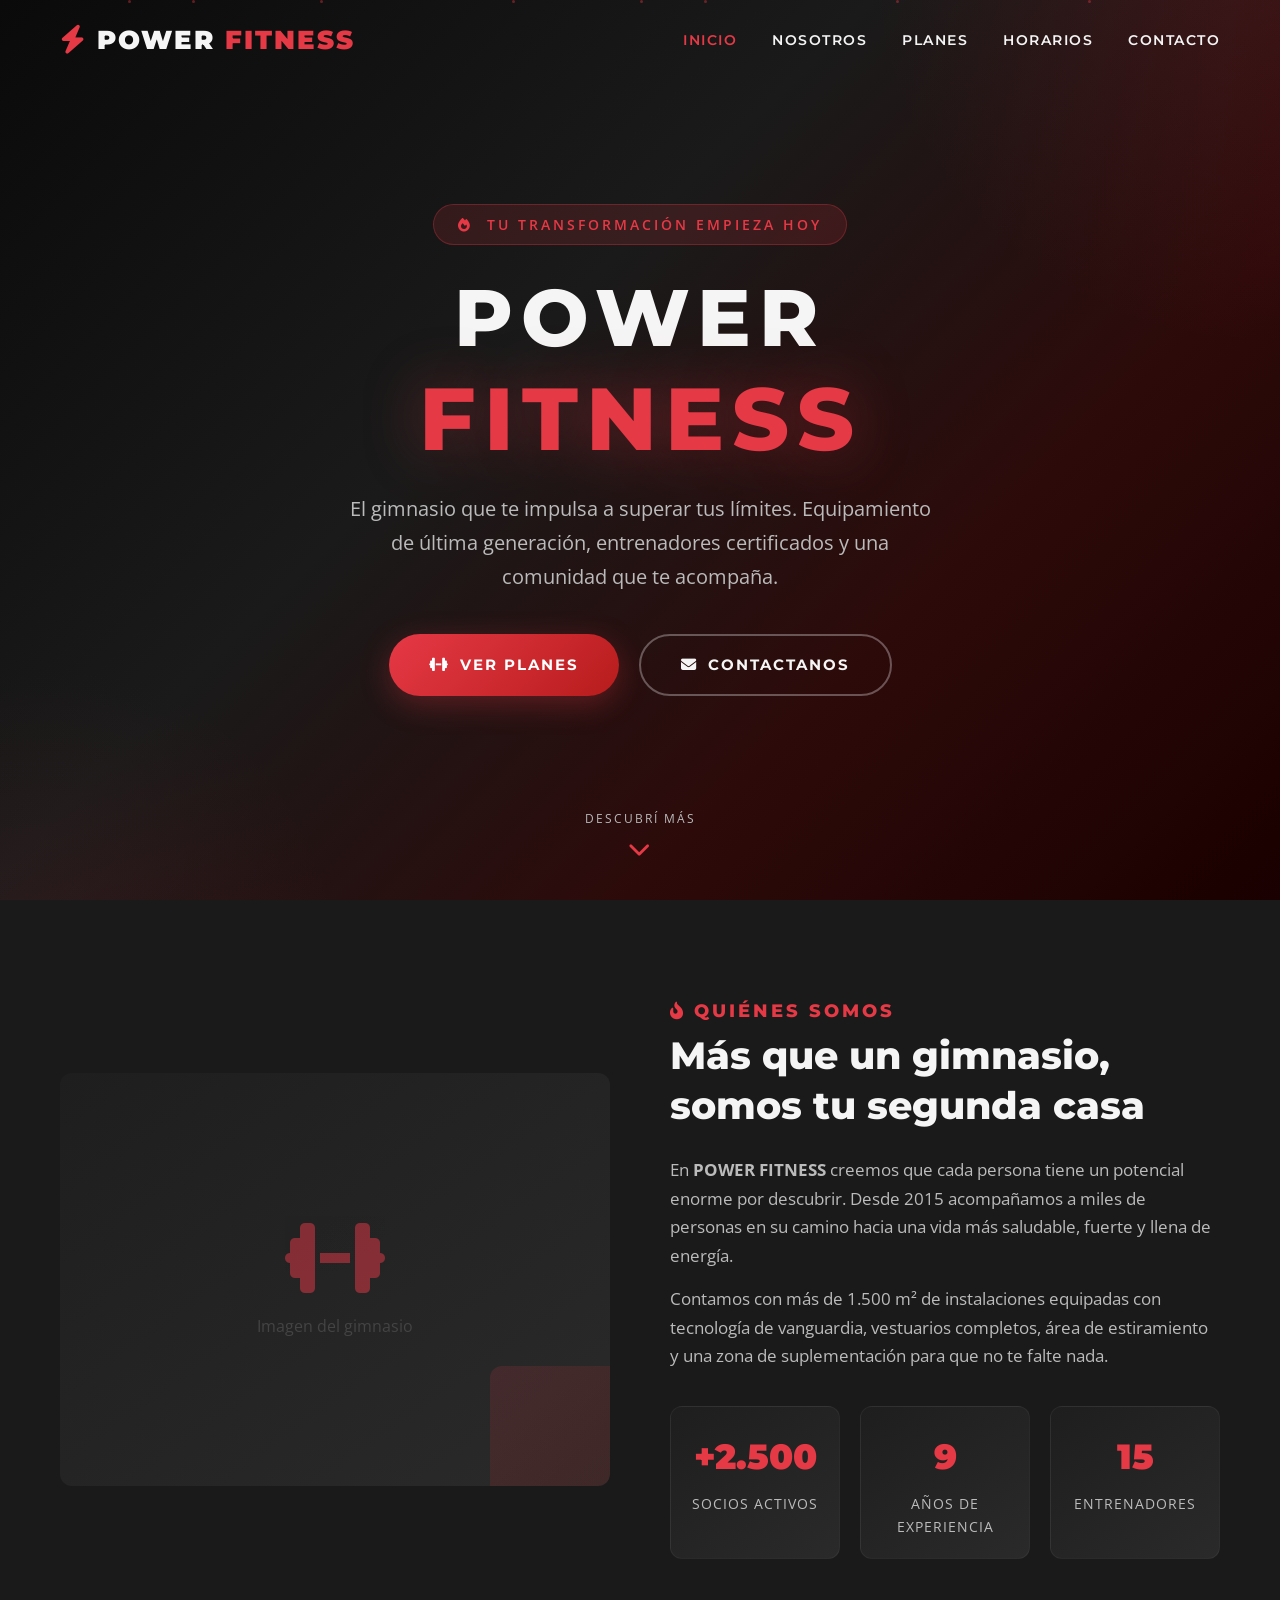
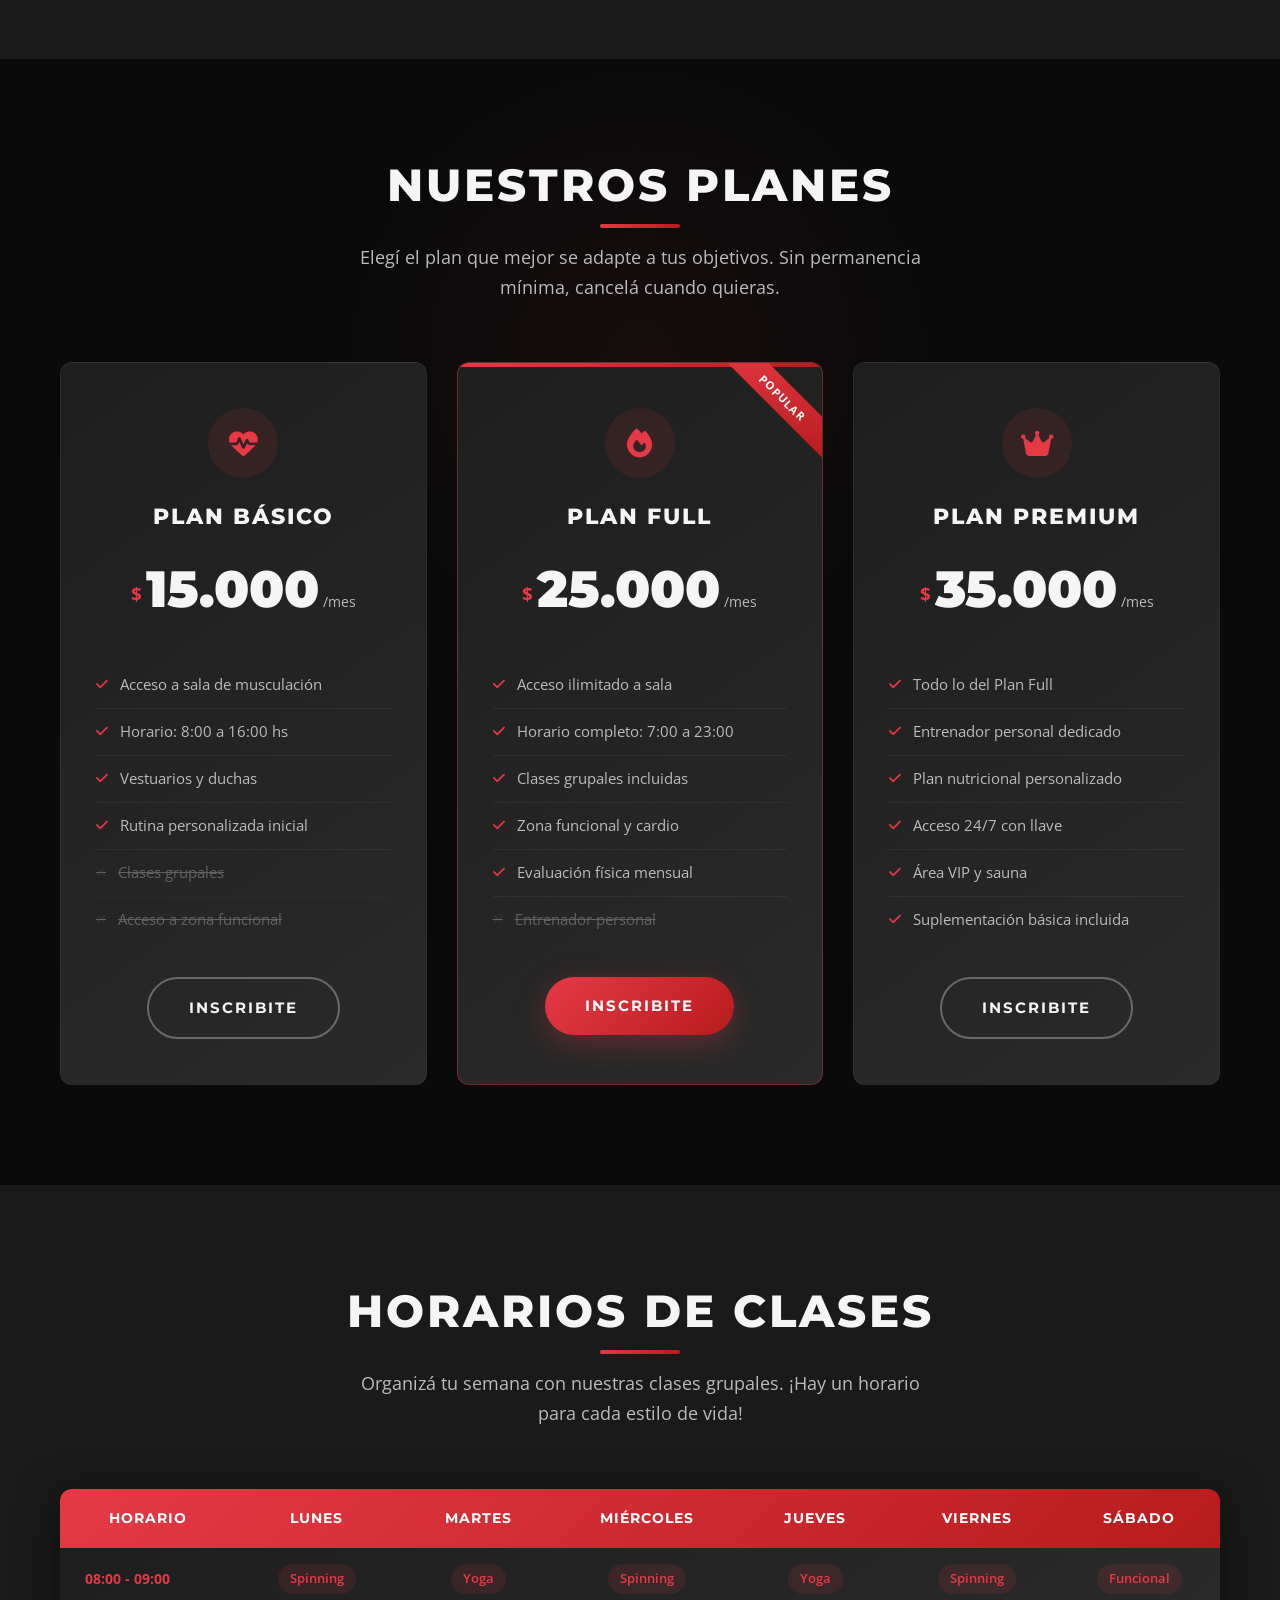
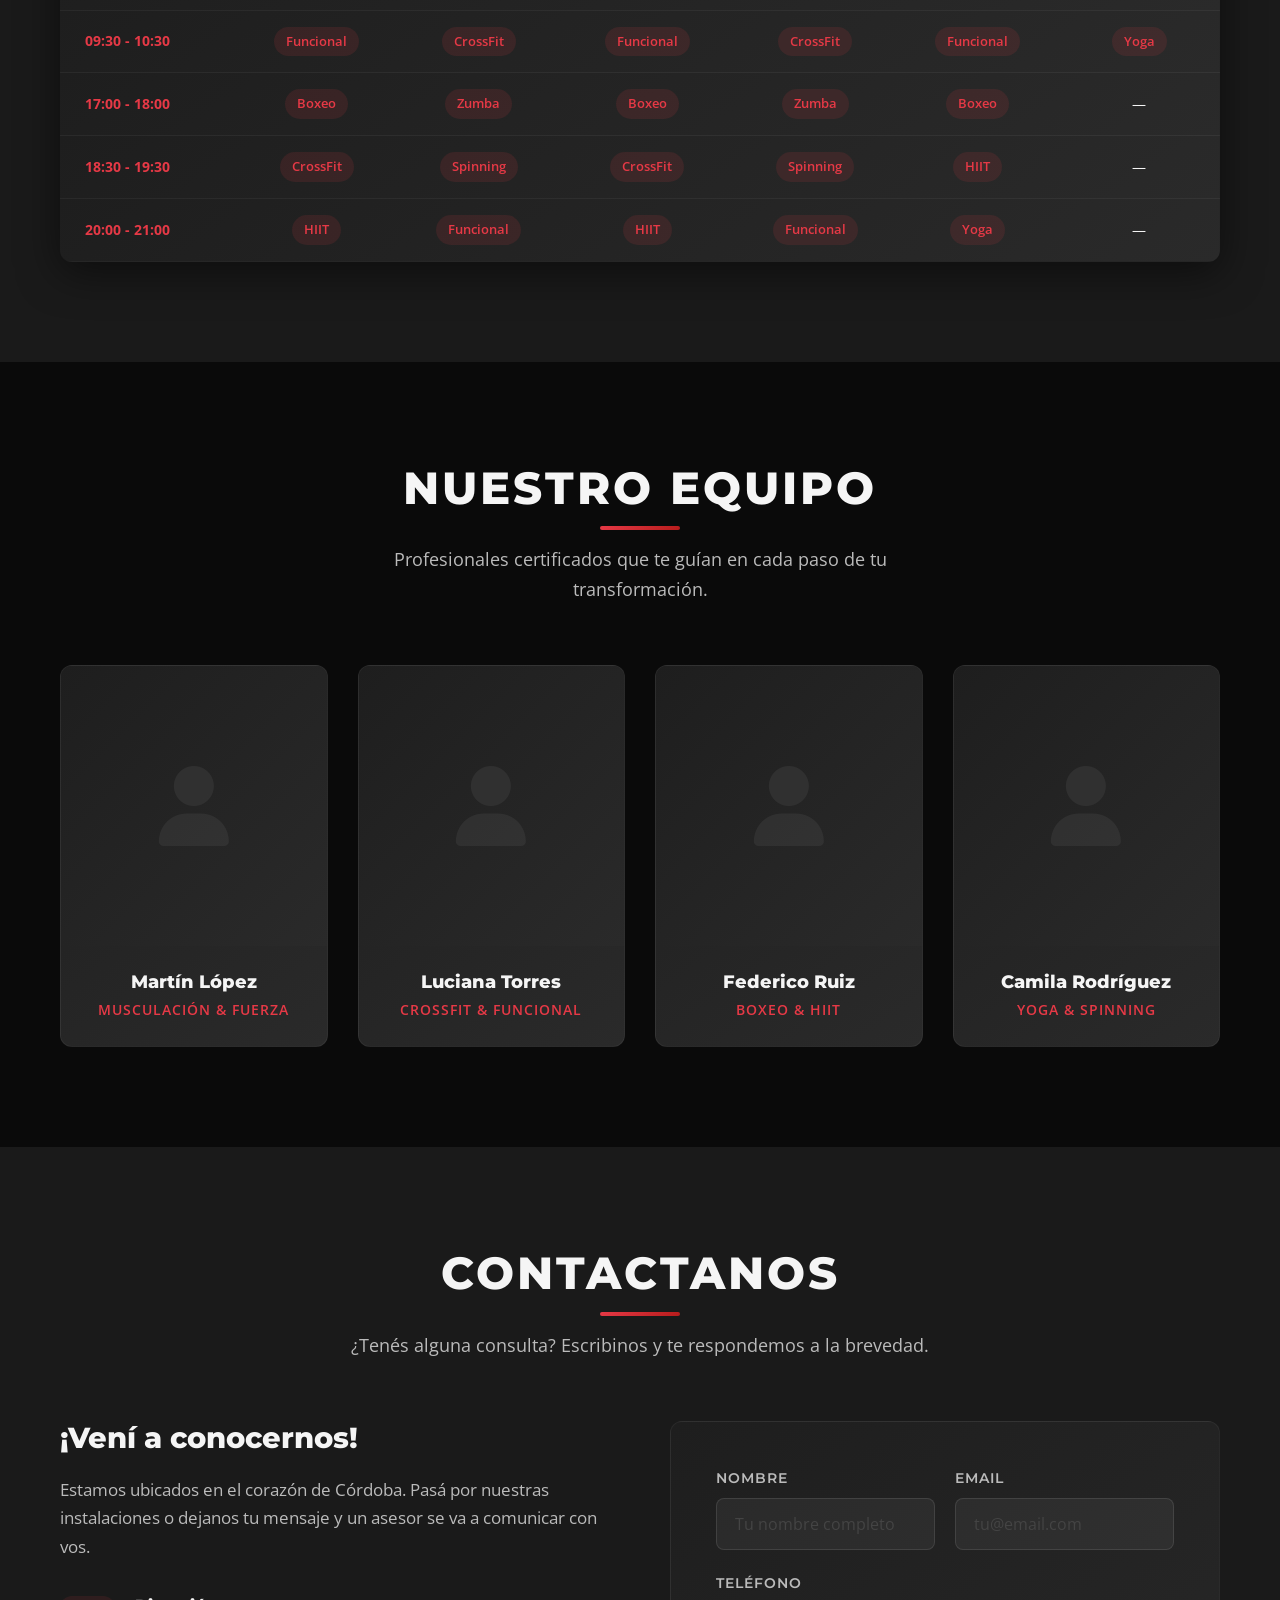
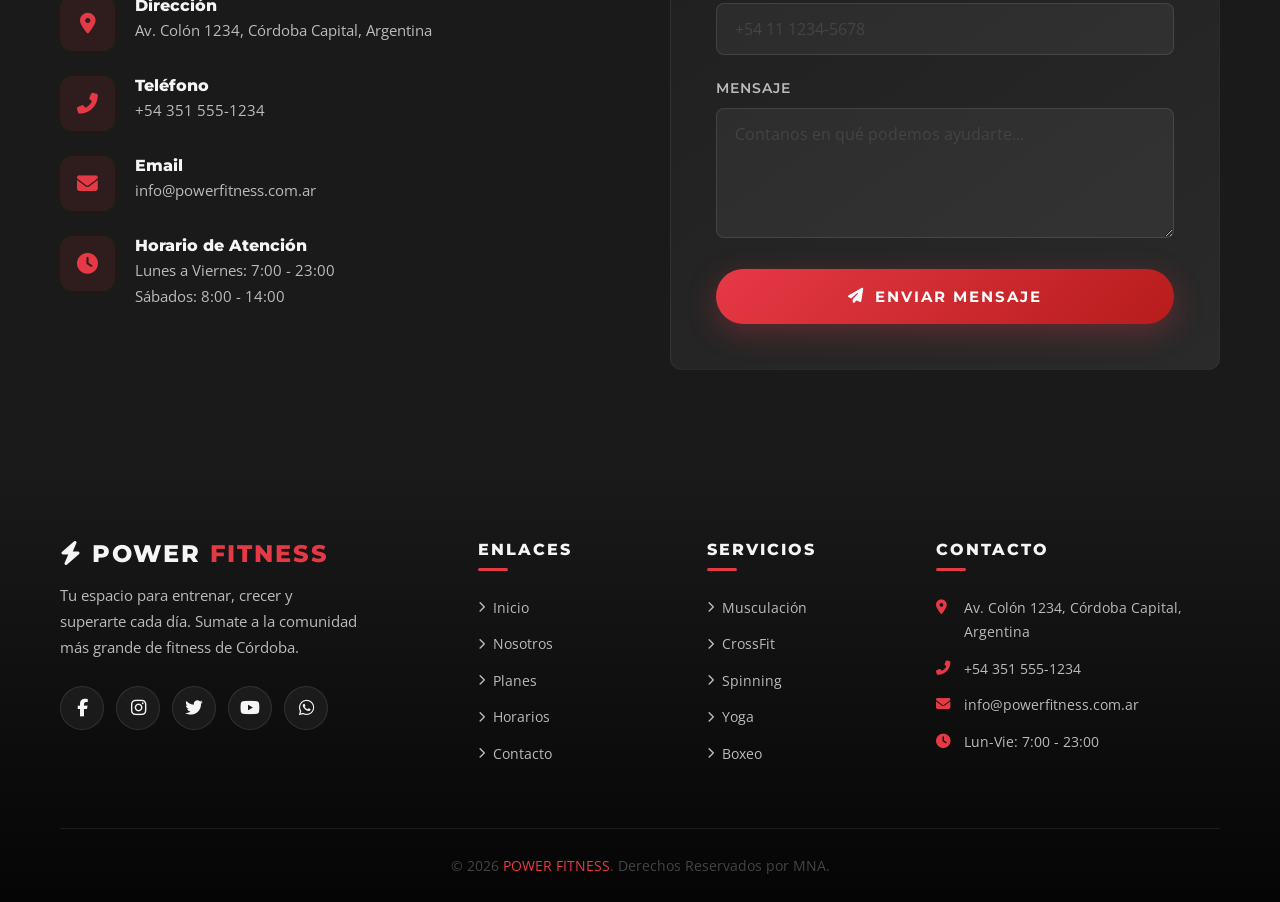
==== commit 380b78c4: "feat: Actualizar branding a Muestras, cambiar ubicaciones a Cordoba y pie de pagina Derechos Reserva" ====
--- a/gimnasio/index.html
+++ b/gimnasio/index.html
@@ -3,8 +3,14 @@
 <head>
   <meta charset="UTF-8">
   <meta name="viewport" content="width=device-width, initial-scale=1.0">
-  <meta name="description" content="POWER FITNESS — Tu gimnasio en Buenos Aires. Entrenamiento personalizado, clases grupales y los mejores planes para transformar tu cuerpo.">
+  <meta name="description" content="POWER FITNESS — Tu gimnasio en Córdoba. Entrenamiento personalizado, clases grupales y los mejores planes para transformar tu cuerpo.">
   <title>POWER FITNESS — Gimnasio &amp; Centro de Entrenamiento</title>
+
+  <script>
+    if (!location.pathname.endsWith('/') && !location.pathname.endsWith('.html')) {
+      location.replace(location.pathname + '/' + location.search + location.hash);
+    }
+  </script>
 
   <!-- Google Fonts -->
   <link rel="preconnect" href="https://fonts.googleapis.com">
@@ -361,7 +367,7 @@
 
         <div class="contacto-info reveal">
           <h3>¡Vení a conocernos!</h3>
-          <p>Estamos ubicados en el corazón de Buenos Aires. Pasá por nuestras instalaciones o dejanos tu mensaje y un asesor se va a comunicar con vos.</p>
+          <p>Estamos ubicados en el corazón de Córdoba. Pasá por nuestras instalaciones o dejanos tu mensaje y un asesor se va a comunicar con vos.</p>
           <div class="contacto-items">
             <div class="contacto-item">
               <div class="contacto-item-icono">
@@ -369,7 +375,7 @@
               </div>
               <div class="contacto-item-texto">
                 <h4>Dirección</h4>
-                <p>Av. Corrientes 1234, CABA, Buenos Aires</p>
+                <p>Av. Colón 1234, Córdoba Capital, Argentina</p>
               </div>
             </div>
             <div class="contacto-item">
@@ -378,7 +384,7 @@
               </div>
               <div class="contacto-item-texto">
                 <h4>Teléfono</h4>
-                <p>+54 11 5555-1234</p>
+                <p>+54 351 555-1234</p>
               </div>
             </div>
             <div class="contacto-item">
@@ -439,7 +445,7 @@
 
         <div class="footer-brand">
           <h3><i class="fas fa-bolt"></i> POWER <span>FITNESS</span></h3>
-          <p>Tu espacio para entrenar, crecer y superarte cada día. Sumate a la comunidad más grande de fitness de Buenos Aires.</p>
+          <p>Tu espacio para entrenar, crecer y superarte cada día. Sumate a la comunidad más grande de fitness de Córdoba.</p>
           <div class="footer-social">
             <a href="#" aria-label="Facebook"><i class="fab fa-facebook-f"></i></a>
             <a href="#" aria-label="Instagram"><i class="fab fa-instagram"></i></a>
@@ -474,8 +480,8 @@
         <div class="footer-col">
           <h4>Contacto</h4>
           <ul class="footer-contacto">
-            <li><i class="fas fa-map-marker-alt"></i> Av. Corrientes 1234, CABA, Buenos Aires</li>
-            <li><i class="fas fa-phone-alt"></i> +54 11 5555-1234</li>
+            <li><i class="fas fa-map-marker-alt"></i> Av. Colón 1234, Córdoba Capital, Argentina</li>
+            <li><i class="fas fa-phone-alt"></i> +54 351 555-1234</li>
             <li><i class="fas fa-envelope"></i> info@powerfitness.com.ar</li>
             <li><i class="fas fa-clock"></i> Lun-Vie: 7:00 - 23:00</li>
           </ul>
@@ -483,7 +489,7 @@
 
       </div>
       <div class="footer-bottom">
-        <p>&copy; 2024 <span>POWER FITNESS</span>. Todos los derechos reservados.</p>
+        <p>&copy; 2026 <span>POWER FITNESS</span>. Derechos Reservados por MNA.</p>
       </div>
     </div>
   </footer>
